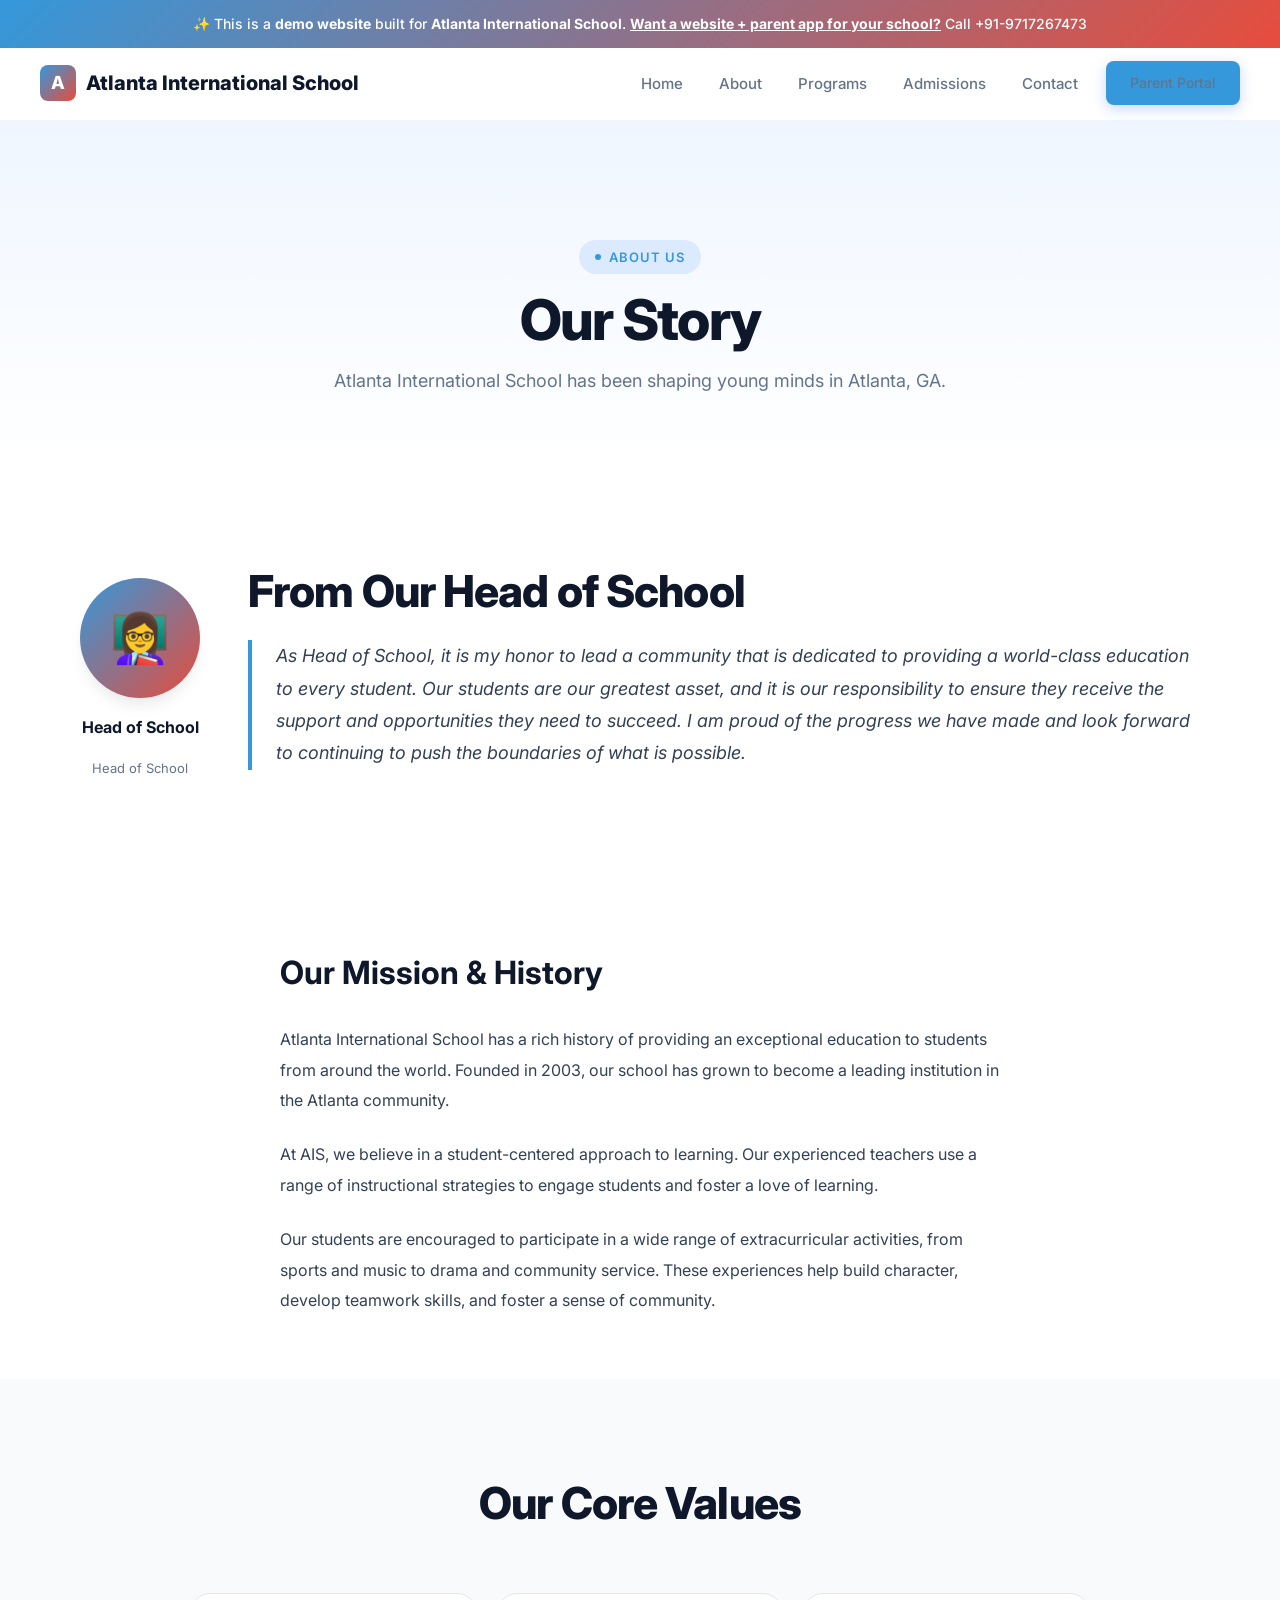
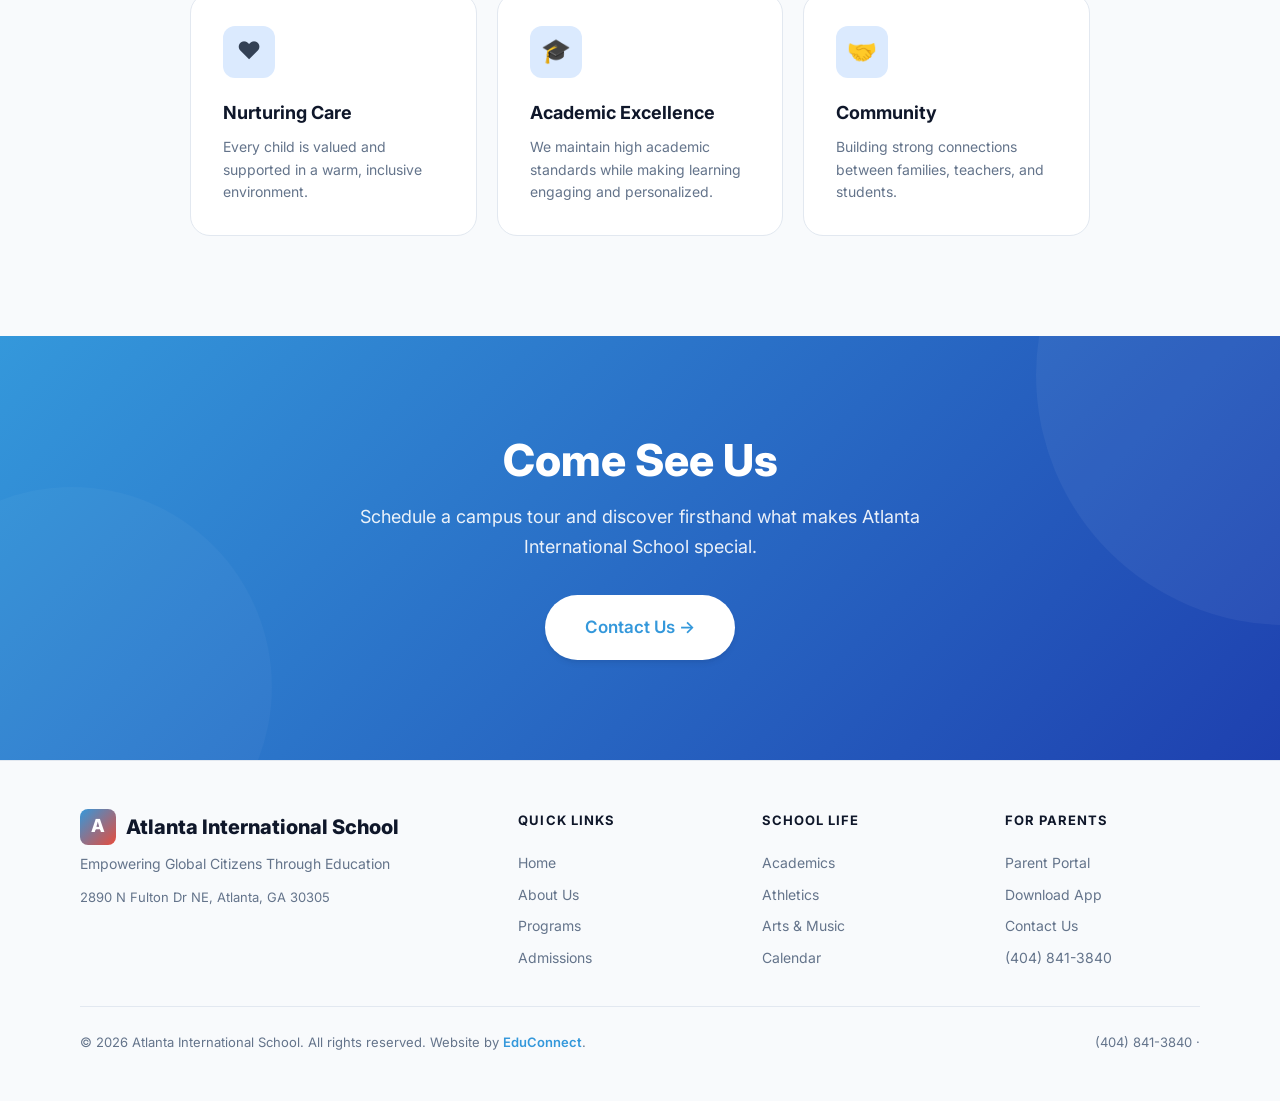
==== about.html @ b9a20844 "Initial demo site for Atlanta International School" ====
<!DOCTYPE html><html lang="en"><head>
  <meta charset="UTF-8"><meta name="viewport" content="width=device-width,initial-scale=1.0">
  <title>About Us — Atlanta International School</title>
  <meta name="description" content="About Us — Atlanta International School, a premier school in Atlanta, GA serving Pre-K – 8th Grade.">
  <meta property="og:title" content="About Us — Atlanta International School"><meta property="og:type" content="website">
  <link rel="preconnect" href="https://fonts.googleapis.com"><link rel="preconnect" href="https://fonts.gstatic.com" crossorigin>
  <link href="https://fonts.googleapis.com/css2?family=Inter:wght@400;500;600;700;800&display=swap" rel="stylesheet">
  <link rel="stylesheet" href="/styles.css"><script src="/main.js" defer></script>
</head><body><div class="demo-banner">
  ✨ This is a <strong>demo website</strong> built for <strong>Atlanta International School</strong>.
  <a href="mailto:bhupender@myfirststepschool.com">Want a website + parent app for your school?</a> Call +91-9717267473
</div>
<nav class="navbar">
  <a href="/" class="logo"><span class="logo-icon">A</span>Atlanta International School</a>
  <div class="nav-links">
    <a href="/">Home</a>
    <a href="/about.html">About</a>
    <a href="/programs.html">Programs</a>
    <a href="/admissions.html">Admissions</a>
    <a href="/contact.html">Contact</a>
    <a href="/parents.html" class="btn btn-primary" style="padding:10px 24px;font-size:14px">Parent Portal</a>
  </div>
  <button class="hamburger" aria-label="Toggle menu"><span></span><span></span><span></span></button>
</nav><main>
<section class="page-hero"><div class="container">
  <div class="badge animate-on-scroll mb-4">About Us</div>
  <h1 class="heading-xl animate-on-scroll mb-4">Our Story</h1>
  <p class="text-lg text-muted max-w-lg mx-auto animate-on-scroll">Atlanta International School has been shaping young minds in Atlanta, GA.</p>
</div></section>
<section class="welcome-section section-padding"><div class="container"><div class="welcome-grid">
  <div class="principal-card animate-on-scroll">
    <div class="principal-avatar">👩‍🏫</div>
    <div class="principal-name">Head of School</div><div class="principal-title">Head of School</div>
  </div>
  <div class="welcome-text animate-on-scroll">
    <h2 class="heading-lg mb-6">From Our Head of School</h2>
    <blockquote>As Head of School, it is my honor to lead a community that is dedicated to providing a world-class education to every student. Our students are our greatest asset, and it is our responsibility to ensure they receive the support and opportunities they need to succeed. I am proud of the progress we have made and look forward to continuing to push the boundaries of what is possible.</blockquote>
  </div>
</div></div></section>
<section class="content-section"><div class="container">
  <h2 class="heading-md animate-on-scroll mb-8">Our Mission &amp; History</h2>
  <p class="animate-on-scroll">Atlanta International School has a rich history of providing an exceptional education to students from around the world. Founded in 2003, our school has grown to become a leading institution in the Atlanta community.</p>
<p class="animate-on-scroll">At AIS, we believe in a student-centered approach to learning. Our experienced teachers use a range of instructional strategies to engage students and foster a love of learning.</p>
<p class="animate-on-scroll">Our students are encouraged to participate in a wide range of extracurricular activities, from sports and music to drama and community service. These experiences help build character, develop teamwork skills, and foster a sense of community.</p>
</div></section>
<section class="features-section section-padding"><div class="container">
  <div class="text-center mb-16"><h2 class="heading-lg animate-on-scroll mb-4">Our Core Values</h2></div>
  <div class="features-grid" style="max-width:900px;margin:0 auto">
    <div class="feature-card animate-on-scroll stagger-1"><div class="feature-icon">❤️</div><h3>Nurturing Care</h3><p>Every child is valued and supported in a warm, inclusive environment.</p></div>
    <div class="feature-card animate-on-scroll stagger-2"><div class="feature-icon">🎓</div><h3>Academic Excellence</h3><p>We maintain high academic standards while making learning engaging and personalized.</p></div>
    <div class="feature-card animate-on-scroll stagger-3"><div class="feature-icon">🤝</div><h3>Community</h3><p>Building strong connections between families, teachers, and students.</p></div>
  </div>
</div></section>
<section class="cta-section"><div class="container"><div class="cta-content animate-on-scroll">
  <h2>Come See Us</h2>
  <p>Schedule a campus tour and discover firsthand what makes Atlanta International School special.</p>
  <div class="cta-actions"><a href="/contact.html" class="btn btn-white btn-lg">Contact Us →</a></div>
</div></div></section>
</main><footer class="footer">
  <div class="container">
    <div class="footer-grid">
      <div class="footer-brand">
        <div class="logo" style="margin-bottom:8px"><span class="logo-icon">A</span>Atlanta International School</div>
        <p>Empowering Global Citizens Through Education</p>
        <p style="margin-top:12px;font-size:13px">2890 N Fulton Dr NE, Atlanta, GA 30305</p>
      </div>
      <div class="footer-col"><h4>Quick Links</h4><a href="/">Home</a><a href="/about.html">About Us</a><a href="/programs.html">Programs</a><a href="/admissions.html">Admissions</a></div>
      <div class="footer-col"><h4>School Life</h4><a href="/programs.html">Academics</a><a href="/programs.html">Athletics</a><a href="/programs.html">Arts &amp; Music</a><a href="/contact.html">Calendar</a></div>
      <div class="footer-col"><h4>For Parents</h4><a href="/parents.html">Parent Portal</a><a href="/parents.html">Download App</a><a href="/contact.html">Contact Us</a><a href="tel:(404) 841-3840">(404) 841-3840</a></div>
    </div>
    <div class="footer-bottom">
      <p>&copy; 2026 Atlanta International School. All rights reserved. Website by <a href="mailto:bhupender@myfirststepschool.com">EduConnect</a>.</p>
      <p>(404) 841-3840 &middot; <a href="mailto:"></a></p>
    </div>
  </div>
</footer></body></html>
---- styles.css ----
/* ===== DESIGN SYSTEM — LIGHT PROFESSIONAL ===== */
:root{
  --primary:#3498DB;--primary-50:#eff6ff;--primary-100:#dbeafe;--primary-200:#bfdbfe;
  --primary-500:#3498DB;--primary-600:#1d4ed8;--primary-700:#1e40af;
  --secondary:#E74C3C;--accent:#10b981;--accent-50:#ecfdf5;
  --white:#fff;--gray-50:#f8fafc;--gray-100:#f1f5f9;--gray-200:#e2e8f0;--gray-300:#cbd5e1;
  --gray-400:#94a3b8;--gray-500:#64748b;--gray-600:#475569;--gray-700:#334155;
  --gray-800:#1e293b;--gray-900:#0f172a;
  --bg:var(--white);--bg-alt:var(--gray-50);--text:var(--gray-700);
  --text-heading:var(--gray-900);--text-muted:var(--gray-500);--border:var(--gray-200);
  --shadow-sm:0 1px 3px rgba(0,0,0,.06),0 1px 2px rgba(0,0,0,.04);
  --shadow-md:0 4px 6px -1px rgba(0,0,0,.07),0 2px 4px -2px rgba(0,0,0,.05);
  --shadow-lg:0 10px 15px -3px rgba(0,0,0,.08),0 4px 6px -4px rgba(0,0,0,.04);
  --shadow-xl:0 20px 25px -5px rgba(0,0,0,.08),0 8px 10px -6px rgba(0,0,0,.04);
  --shadow-2xl:0 25px 50px -12px rgba(0,0,0,.15);
  --shadow-primary:0 4px 14px rgba(37,99,235,.25);
  --radius-sm:8px;--radius-md:12px;--radius-lg:16px;--radius-xl:20px;--radius-2xl:24px;--radius-full:9999px;
  --font:'Inter',-apple-system,BlinkMacSystemFont,'Segoe UI',sans-serif;
}
*,*::before,*::after{margin:0;padding:0;box-sizing:border-box}
html{scroll-behavior:smooth;-webkit-font-smoothing:antialiased}
body{font-family:var(--font);background:var(--bg);color:var(--text);line-height:1.7;overflow-x:hidden;font-size:16px}
a{color:inherit;text-decoration:none}img{max-width:100%;display:block}button{font-family:inherit;cursor:pointer}
.container{max-width:1200px;margin:0 auto;padding:0 24px}
@media(min-width:768px){.container{padding:0 40px}}
.section-padding{padding:80px 0}
@media(min-width:768px){.section-padding{padding:100px 0}}
.badge{display:inline-flex;align-items:center;gap:8px;padding:6px 16px;font-size:13px;font-weight:600;text-transform:uppercase;letter-spacing:.08em;border-radius:var(--radius-full);background:var(--primary-100);color:var(--primary)}
.badge::before{content:'';width:6px;height:6px;border-radius:50%;background:var(--primary);animation:pulse 2s infinite}
.badge.accent{background:var(--accent-50);color:var(--accent)}.badge.accent::before{background:var(--accent)}
.heading-xl{font-size:clamp(32px,5vw,56px);font-weight:800;line-height:1.08;letter-spacing:-.03em;color:var(--text-heading)}
.heading-lg{font-size:clamp(28px,4vw,44px);font-weight:800;line-height:1.12;letter-spacing:-.02em;color:var(--text-heading)}
.heading-md{font-size:clamp(22px,3vw,32px);font-weight:700;line-height:1.2;color:var(--text-heading)}
.heading-sm{font-size:20px;font-weight:700;line-height:1.3;color:var(--text-heading)}
.text-lg{font-size:18px;line-height:1.7;color:var(--text)}
.text-base{font-size:16px;line-height:1.7;color:var(--text)}
.text-sm{font-size:14px;line-height:1.6;color:var(--text-muted)}
.text-center{text-align:center}.text-muted{color:var(--text-muted)}
.gradient-text{background:linear-gradient(135deg,var(--primary),var(--secondary));-webkit-background-clip:text;-webkit-text-fill-color:transparent;background-clip:text}
.max-w-lg{max-width:640px}.mx-auto{margin-left:auto;margin-right:auto}
.mb-4{margin-bottom:16px}.mb-6{margin-bottom:24px}.mb-8{margin-bottom:32px}
.mb-12{margin-bottom:48px}.mb-16{margin-bottom:64px}
.btn{display:inline-flex;align-items:center;justify-content:center;gap:8px;padding:14px 32px;font-size:15px;font-weight:600;border-radius:var(--radius-full);border:none;cursor:pointer;transition:all .25s cubic-bezier(.4,0,.2,1);text-decoration:none;white-space:nowrap}
.btn-primary{background:var(--primary);color:var(--white);box-shadow:var(--shadow-primary)}
.btn-primary:hover{background:var(--primary-600);transform:translateY(-2px);box-shadow:0 8px 24px rgba(37,99,235,.3)}
.btn-lg{padding:18px 40px;font-size:17px}
.btn-outline{background:transparent;color:var(--primary);border:2px solid var(--primary-200)}
.btn-outline:hover{background:var(--primary-50);border-color:var(--primary);transform:translateY(-2px)}
.btn-white{background:var(--white);color:var(--primary);box-shadow:var(--shadow-md)}
.btn-white:hover{transform:translateY(-2px);box-shadow:var(--shadow-lg)}
.demo-banner{background:linear-gradient(135deg,var(--primary),var(--secondary));color:var(--white);text-align:center;padding:12px 24px;font-size:14px;font-weight:500;position:relative;z-index:200}
.demo-banner strong{font-weight:700}.demo-banner a{color:var(--white);text-decoration:underline;font-weight:700}
.navbar{position:sticky;top:0;z-index:100;display:flex;justify-content:space-between;align-items:center;padding:0 24px;height:72px;background:rgba(255,255,255,.92);backdrop-filter:blur(20px) saturate(180%);border-bottom:1px solid transparent;transition:all .3s ease}
@media(min-width:768px){.navbar{padding:0 40px}}
.navbar.scrolled{border-bottom-color:var(--border);box-shadow:var(--shadow-sm)}
.logo{display:flex;align-items:center;gap:10px;font-size:18px;font-weight:800;color:var(--text-heading)}
@media(min-width:768px){.logo{font-size:20px}}
.logo-icon{width:36px;height:36px;border-radius:var(--radius-sm);background:linear-gradient(135deg,var(--primary),var(--secondary));display:flex;align-items:center;justify-content:center;color:white;font-size:18px;font-weight:800}
.nav-links{display:flex;gap:4px;align-items:center}
.nav-links a{padding:8px 16px;font-size:15px;font-weight:500;color:var(--text-muted);border-radius:var(--radius-sm);transition:all .2s ease}
.nav-links a:hover{color:var(--text-heading);background:var(--gray-50)}
.nav-links .btn{margin-left:8px}
.hamburger{display:none;background:none;border:none;padding:8px;min-height:44px;min-width:44px;flex-direction:column;justify-content:center;align-items:center}
.hamburger span{display:block;width:22px;height:2px;background:var(--gray-700);margin:3px 0;transition:all .3s ease;border-radius:2px}
.hamburger.active span:nth-child(1){transform:rotate(45deg) translate(4px,4px)}
.hamburger.active span:nth-child(2){opacity:0}
.hamburger.active span:nth-child(3){transform:rotate(-45deg) translate(4px,-4px)}
@media(max-width:768px){.hamburger{display:flex}.nav-links{display:none;position:fixed;top:72px;left:0;right:0;bottom:0;background:var(--white);flex-direction:column;align-items:center;justify-content:center;gap:16px;z-index:200}.nav-links.open{display:flex}.nav-links a{font-size:18px;padding:12px 24px}}
.hero{position:relative;overflow:hidden;background:linear-gradient(180deg,var(--primary-50) 0%,var(--white) 100%)}
.hero-inner{display:grid;grid-template-columns:1fr;gap:48px;align-items:center;padding:60px 0 80px}
@media(min-width:1024px){.hero-inner{grid-template-columns:1fr 1fr;gap:64px;padding:80px 0 100px}}
.hero-content{max-width:560px}
@media(max-width:1023px){.hero-content{text-align:center;margin:0 auto}}
.hero-actions{display:flex;gap:12px;flex-wrap:wrap}
@media(max-width:1023px){.hero-actions{justify-content:center}}
.hero-visual{display:flex;justify-content:center;align-items:center;position:relative}
.school-illustration{position:relative;width:100%;max-width:480px;aspect-ratio:4/3;border-radius:var(--radius-2xl);overflow:hidden;background:linear-gradient(135deg,var(--primary-100),var(--primary-50));border:1px solid var(--primary-200);box-shadow:var(--shadow-xl)}
.school-illustration-inner{width:100%;height:100%;display:flex;flex-direction:column;align-items:center;justify-content:center;gap:16px;padding:32px}
.school-building{font-size:80px;line-height:1}
.school-illustration h3{font-size:18px;font-weight:700;color:var(--primary-700);text-align:center}
.school-illustration p{font-size:13px;color:var(--primary-600);text-align:center;font-weight:500}
.hero-info-cards{display:flex;gap:12px;flex-wrap:wrap;margin-top:20px}
@media(max-width:1023px){.hero-info-cards{justify-content:center}}
.info-chip{display:flex;align-items:center;gap:6px;padding:8px 16px;background:var(--white);border:1px solid var(--border);border-radius:var(--radius-full);font-size:13px;font-weight:500;color:var(--gray-600);box-shadow:var(--shadow-sm)}
.info-chip .ic-icon{font-size:16px}
.float-card{position:absolute;background:var(--white);border-radius:var(--radius-lg);box-shadow:var(--shadow-xl);padding:14px 18px;display:flex;align-items:center;gap:10px;font-size:13px;font-weight:600;color:var(--gray-800);animation:float-gentle 4s ease-in-out infinite;z-index:5;white-space:nowrap}
.float-card.card-1{top:10%;right:-20px;animation-delay:0s}
.float-card.card-2{bottom:20%;left:-30px;animation-delay:1.5s}
.float-card.card-3{top:55%;right:-30px;animation-delay:3s}
.float-card .fc-icon{width:32px;height:32px;border-radius:8px;display:flex;align-items:center;justify-content:center;font-size:15px}
.float-card .fc-icon.green{background:#dcfce7;color:#16a34a}
.float-card .fc-icon.blue{background:var(--primary-100);color:var(--primary)}
.float-card .fc-icon.purple{background:#f3e8ff;color:#9333ea}
.welcome-section{background:var(--white)}
.welcome-grid{display:grid;grid-template-columns:1fr;gap:40px;align-items:center}
@media(min-width:768px){.welcome-grid{grid-template-columns:auto 1fr;gap:48px}}
.principal-card{display:flex;flex-direction:column;align-items:center;text-align:center;gap:16px}
.principal-avatar{width:120px;height:120px;border-radius:50%;background:linear-gradient(135deg,var(--primary),var(--secondary));display:flex;align-items:center;justify-content:center;font-size:48px;color:white;box-shadow:var(--shadow-lg)}
.principal-name{font-size:16px;font-weight:700;color:var(--text-heading)}
.principal-title{font-size:13px;color:var(--text-muted)}
.welcome-text blockquote{font-size:18px;font-style:italic;color:var(--text);line-height:1.8;border-left:4px solid var(--primary);padding-left:24px;margin-bottom:20px}
.welcome-text p{font-size:15px;color:var(--text-muted);line-height:1.7}
.features-section{background:var(--bg-alt)}
.features-grid{display:grid;grid-template-columns:1fr;gap:20px}
@media(min-width:640px){.features-grid{grid-template-columns:repeat(2,1fr)}}
@media(min-width:1024px){.features-grid{grid-template-columns:repeat(3,1fr)}}
.feature-card{position:relative;padding:32px;border-radius:var(--radius-xl);background:var(--white);border:1px solid var(--border);transition:all .3s ease;overflow:hidden}
.feature-card:hover{transform:translateY(-4px);box-shadow:var(--shadow-lg);border-color:var(--primary-200)}
.feature-icon{width:52px;height:52px;border-radius:var(--radius-md);background:var(--primary-100);display:flex;align-items:center;justify-content:center;margin-bottom:20px;font-size:24px;transition:transform .3s ease}
.feature-card:hover .feature-icon{transform:scale(1.1)}
.feature-card h3{font-size:18px;font-weight:700;color:var(--text-heading);margin-bottom:8px}
.feature-card p{font-size:14px;color:var(--text-muted);line-height:1.6}
.programs-section{background:var(--white)}
.programs-grid{display:grid;grid-template-columns:1fr;gap:20px}
@media(min-width:640px){.programs-grid{grid-template-columns:repeat(2,1fr)}}
@media(min-width:1024px){.programs-grid{grid-template-columns:repeat(3,1fr)}}
.program-card{padding:28px;border-radius:var(--radius-xl);background:var(--white);border:1px solid var(--border);transition:all .3s ease;position:relative;overflow:hidden}
.program-card::before{content:'';position:absolute;top:0;left:0;right:0;height:3px;background:linear-gradient(90deg,var(--primary),var(--secondary));transform:scaleX(0);transform-origin:left;transition:transform .3s ease}
.program-card:hover{transform:translateY(-4px);box-shadow:var(--shadow-lg);border-color:var(--primary-200)}
.program-card:hover::before{transform:scaleX(1)}
.program-icon{width:48px;height:48px;border-radius:var(--radius-md);background:var(--primary-100);display:flex;align-items:center;justify-content:center;margin-bottom:16px;font-size:22px}
.program-card h3{font-size:17px;font-weight:700;color:var(--text-heading);margin-bottom:8px}
.program-card p{font-size:14px;color:var(--text-muted);line-height:1.6}
.stats-section{background:linear-gradient(135deg,var(--primary),var(--primary-700));color:var(--white);padding:64px 0}
.stats-grid{display:grid;grid-template-columns:repeat(2,1fr);gap:32px;text-align:center}
@media(min-width:768px){.stats-grid{grid-template-columns:repeat(4,1fr)}}
.stat-value{font-size:clamp(32px,4vw,48px);font-weight:800;line-height:1}
.stat-label{font-size:14px;opacity:.8;margin-top:8px;font-weight:500}
.events-section{background:var(--bg-alt)}
.events-grid{display:grid;grid-template-columns:1fr;gap:16px;max-width:800px;margin:0 auto}
@media(min-width:640px){.events-grid{grid-template-columns:repeat(2,1fr)}}
.event-card{display:flex;gap:16px;padding:24px;border-radius:var(--radius-xl);background:var(--white);border:1px solid var(--border);transition:all .3s ease}
.event-card:hover{box-shadow:var(--shadow-md);border-color:var(--primary-200)}
.event-date{min-width:56px;text-align:center;padding:8px;border-radius:var(--radius-md);background:var(--primary-100)}
.event-date .month{font-size:11px;font-weight:700;text-transform:uppercase;color:var(--primary);letter-spacing:.05em}
.event-date .day{font-size:24px;font-weight:800;color:var(--primary-700);line-height:1.2}
.event-info h4{font-size:15px;font-weight:700;color:var(--text-heading);margin-bottom:4px}
.event-info p{font-size:13px;color:var(--text-muted);line-height:1.5}
.portal-section{background:var(--white)}
.portal-grid{display:grid;grid-template-columns:1fr;gap:48px;align-items:center}
@media(min-width:1024px){.portal-grid{grid-template-columns:1fr 1fr;gap:64px}}
.phone-mockup{position:relative;width:260px;height:520px;background:var(--gray-900);border-radius:40px;padding:12px;box-shadow:var(--shadow-2xl),0 0 0 2px var(--gray-300);margin:0 auto;transform:perspective(1000px) rotateY(-6deg) rotateX(3deg)}
.phone-mockup::before{content:'';position:absolute;top:12px;left:50%;transform:translateX(-50%);width:72px;height:22px;background:var(--gray-900);border-radius:0 0 14px 14px;z-index:10}
.phone-screen{width:100%;height:100%;background:var(--white);border-radius:30px;overflow:hidden;position:relative}
.phone-screen-content{padding:50px 14px 14px;font-size:12px;color:var(--gray-700)}
.phone-status-bar{position:absolute;top:0;left:0;right:0;height:44px;background:var(--primary);display:flex;align-items:center;justify-content:center;color:white;font-weight:700;font-size:13px;border-radius:18px 18px 0 0}
.phone-nav-item{display:flex;align-items:center;gap:10px;padding:12px 10px;border-bottom:1px solid var(--gray-100);position:relative}
.phone-nav-item:last-child{border-bottom:none}
.phone-nav-icon{width:34px;height:34px;border-radius:9px;display:flex;align-items:center;justify-content:center;font-size:15px;flex-shrink:0}
.phone-nav-icon.blue{background:var(--primary-100);color:var(--primary)}
.phone-nav-icon.green{background:#dcfce7;color:#16a34a}
.phone-nav-icon.purple{background:#f3e8ff;color:#9333ea}
.phone-nav-icon.orange{background:#fff7ed;color:#ea580c}
.phone-nav-label{font-weight:600;font-size:12px;color:var(--gray-800)}
.phone-nav-sub{font-size:10px;color:var(--gray-400);margin-top:1px}
.phone-badge{position:absolute;top:8px;right:6px;min-width:16px;height:16px;border-radius:8px;background:#ef4444;color:white;font-size:9px;font-weight:700;display:flex;align-items:center;justify-content:center;padding:0 4px}
.phone-bottom-bar{position:absolute;bottom:0;left:0;right:0;height:50px;background:var(--white);border-top:1px solid var(--gray-100);display:flex;align-items:center;justify-content:space-around;padding:0 8px;border-radius:0 0 18px 18px}
.phone-tab{display:flex;flex-direction:column;align-items:center;gap:2px;font-size:8px;color:var(--gray-400);font-weight:500}
.phone-tab.active{color:var(--primary)}
.portal-features{list-style:none;padding:0}
.portal-features li{display:flex;align-items:flex-start;gap:12px;padding:12px 0;border-bottom:1px solid var(--gray-100);font-size:15px;color:var(--text)}
.portal-features li:last-child{border-bottom:none}
.portal-features .pf-icon{width:24px;height:24px;border-radius:50%;background:var(--accent-50);color:var(--accent);display:flex;align-items:center;justify-content:center;flex-shrink:0;margin-top:2px;font-size:13px;font-weight:700}
.testimonials-section{background:var(--bg-alt)}
.testimonials-grid{display:grid;grid-template-columns:1fr;gap:24px}
@media(min-width:768px){.testimonials-grid{grid-template-columns:repeat(3,1fr)}}
.testimonial-card{padding:32px;border-radius:var(--radius-xl);background:var(--white);border:1px solid var(--border);transition:all .3s ease}
.testimonial-card:hover{box-shadow:var(--shadow-lg);transform:translateY(-4px)}
.stars{display:flex;gap:2px;margin-bottom:16px}.star{color:#f59e0b;font-size:16px}
.testimonial-text{font-size:15px;color:var(--text);line-height:1.7;margin-bottom:20px;font-style:italic}
.testimonial-author{display:flex;align-items:center;gap:12px}
.author-avatar{width:44px;height:44px;border-radius:50%;background:linear-gradient(135deg,var(--primary),var(--secondary));display:flex;align-items:center;justify-content:center;font-weight:700;color:var(--white);font-size:16px;flex-shrink:0}
.author-info .author-name{font-weight:600;font-size:14px;color:var(--text-heading)}
.author-info .author-role{font-size:12px;color:var(--text-muted)}
.cta-section{background:linear-gradient(135deg,var(--primary),var(--primary-700));color:var(--white);text-align:center;position:relative;overflow:hidden;padding:80px 0}
@media(min-width:768px){.cta-section{padding:100px 0}}
.cta-section::before{content:'';position:absolute;top:-50%;right:-20%;width:500px;height:500px;border-radius:50%;background:rgba(255,255,255,.05)}
.cta-section::after{content:'';position:absolute;bottom:-30%;left:-10%;width:400px;height:400px;border-radius:50%;background:rgba(255,255,255,.03)}
.cta-content{position:relative;z-index:1;max-width:640px;margin:0 auto}
.cta-content h2{font-size:clamp(28px,4vw,44px);font-weight:800;margin-bottom:16px;line-height:1.12}
.cta-content p{font-size:18px;opacity:.9;margin-bottom:32px;line-height:1.7}
.cta-actions{display:flex;gap:12px;justify-content:center;flex-wrap:wrap}
.page-hero{padding:100px 0 60px;background:linear-gradient(180deg,var(--primary-50) 0%,var(--white) 100%);text-align:center;position:relative}
@media(min-width:768px){.page-hero{padding:120px 0 70px}}
.content-section{padding:64px 0}.content-section .container{max-width:800px}
.content-section p{font-size:16px;color:var(--text);line-height:1.9;margin-bottom:24px}
.content-section p:last-child{margin-bottom:0}
.contact-grid{display:grid;grid-template-columns:1fr;gap:32px}
@media(min-width:768px){.contact-grid{grid-template-columns:1fr 1fr;gap:40px}}
.contact-info-card{padding:32px;border-radius:var(--radius-xl);background:var(--white);border:1px solid var(--border)}
.contact-item{display:flex;align-items:flex-start;gap:14px;margin-bottom:24px}
.contact-item:last-child{margin-bottom:0}
.contact-icon{width:44px;height:44px;border-radius:var(--radius-md);background:var(--primary-100);display:flex;align-items:center;justify-content:center;flex-shrink:0;font-size:20px}
.contact-item h4{font-weight:600;color:var(--text-heading);margin-bottom:2px;font-size:14px}
.contact-item p{color:var(--text-muted);font-size:14px}
.contact-form{background:var(--white);border-radius:var(--radius-xl);border:1px solid var(--border);padding:32px}
.form-group{margin-bottom:16px}.form-group:last-of-type{margin-bottom:24px}
.form-label{display:block;font-size:13px;font-weight:600;color:var(--text-heading);margin-bottom:6px}
.form-input,.form-textarea{width:100%;padding:12px 16px;border:1px solid var(--border);border-radius:var(--radius-sm);font-family:var(--font);font-size:14px;color:var(--text-heading);background:var(--gray-50);transition:all .2s ease;outline:none}
.form-input:focus,.form-textarea:focus{border-color:var(--primary);box-shadow:0 0 0 3px var(--primary-100);background:var(--white)}
.form-textarea{resize:vertical;min-height:100px}
.admissions-steps{display:grid;grid-template-columns:1fr;gap:24px;max-width:700px;margin:0 auto}
.adm-step{display:flex;gap:20px;padding:24px;background:var(--white);border-radius:var(--radius-xl);border:1px solid var(--border)}
.adm-step-num{width:48px;height:48px;border-radius:50%;background:var(--primary);color:var(--white);display:flex;align-items:center;justify-content:center;font-weight:800;font-size:20px;flex-shrink:0}
.adm-step h4{font-weight:700;color:var(--text-heading);margin-bottom:4px}
.adm-step p{font-size:14px;color:var(--text-muted);line-height:1.6}
.footer{padding:48px 0;border-top:1px solid var(--border);background:var(--gray-50)}
.footer-grid{display:grid;grid-template-columns:1fr;gap:32px}
@media(min-width:768px){.footer-grid{grid-template-columns:2fr 1fr 1fr 1fr;gap:48px}}
.footer-brand p{font-size:14px;color:var(--text-muted);margin-top:8px;line-height:1.6;max-width:320px}
.footer-col h4{font-size:13px;font-weight:700;text-transform:uppercase;letter-spacing:.08em;color:var(--text-heading);margin-bottom:16px}
.footer-col a{display:block;font-size:14px;color:var(--text-muted);padding:4px 0;transition:color .2s ease}
.footer-col a:hover{color:var(--primary)}
.footer-bottom{border-top:1px solid var(--border);margin-top:32px;padding-top:24px;display:flex;justify-content:space-between;align-items:center;flex-wrap:wrap;gap:16px}
.footer-bottom p{font-size:13px;color:var(--text-muted)}
.footer-bottom a{color:var(--primary);font-weight:600}
@keyframes pulse{0%,100%{opacity:1;transform:scale(1)}50%{opacity:.5;transform:scale(1.3)}}
@keyframes float-gentle{0%,100%{transform:translateY(0)}50%{transform:translateY(-12px)}}
.animate-on-scroll{opacity:0;transform:translateY(24px);transition:opacity .6s ease,transform .6s ease}
.animate-on-scroll.visible{opacity:1;transform:translateY(0)}
.stagger-1{transition-delay:.1s}.stagger-2{transition-delay:.2s}.stagger-3{transition-delay:.3s}
.stagger-4{transition-delay:.4s}.stagger-5{transition-delay:.5s}.stagger-6{transition-delay:.6s}
@media(prefers-reduced-motion:reduce){*,*::before,*::after{animation-duration:.01ms!important;transition-duration:.01ms!important}.animate-on-scroll{opacity:1;transform:none}.float-card{animation:none}}
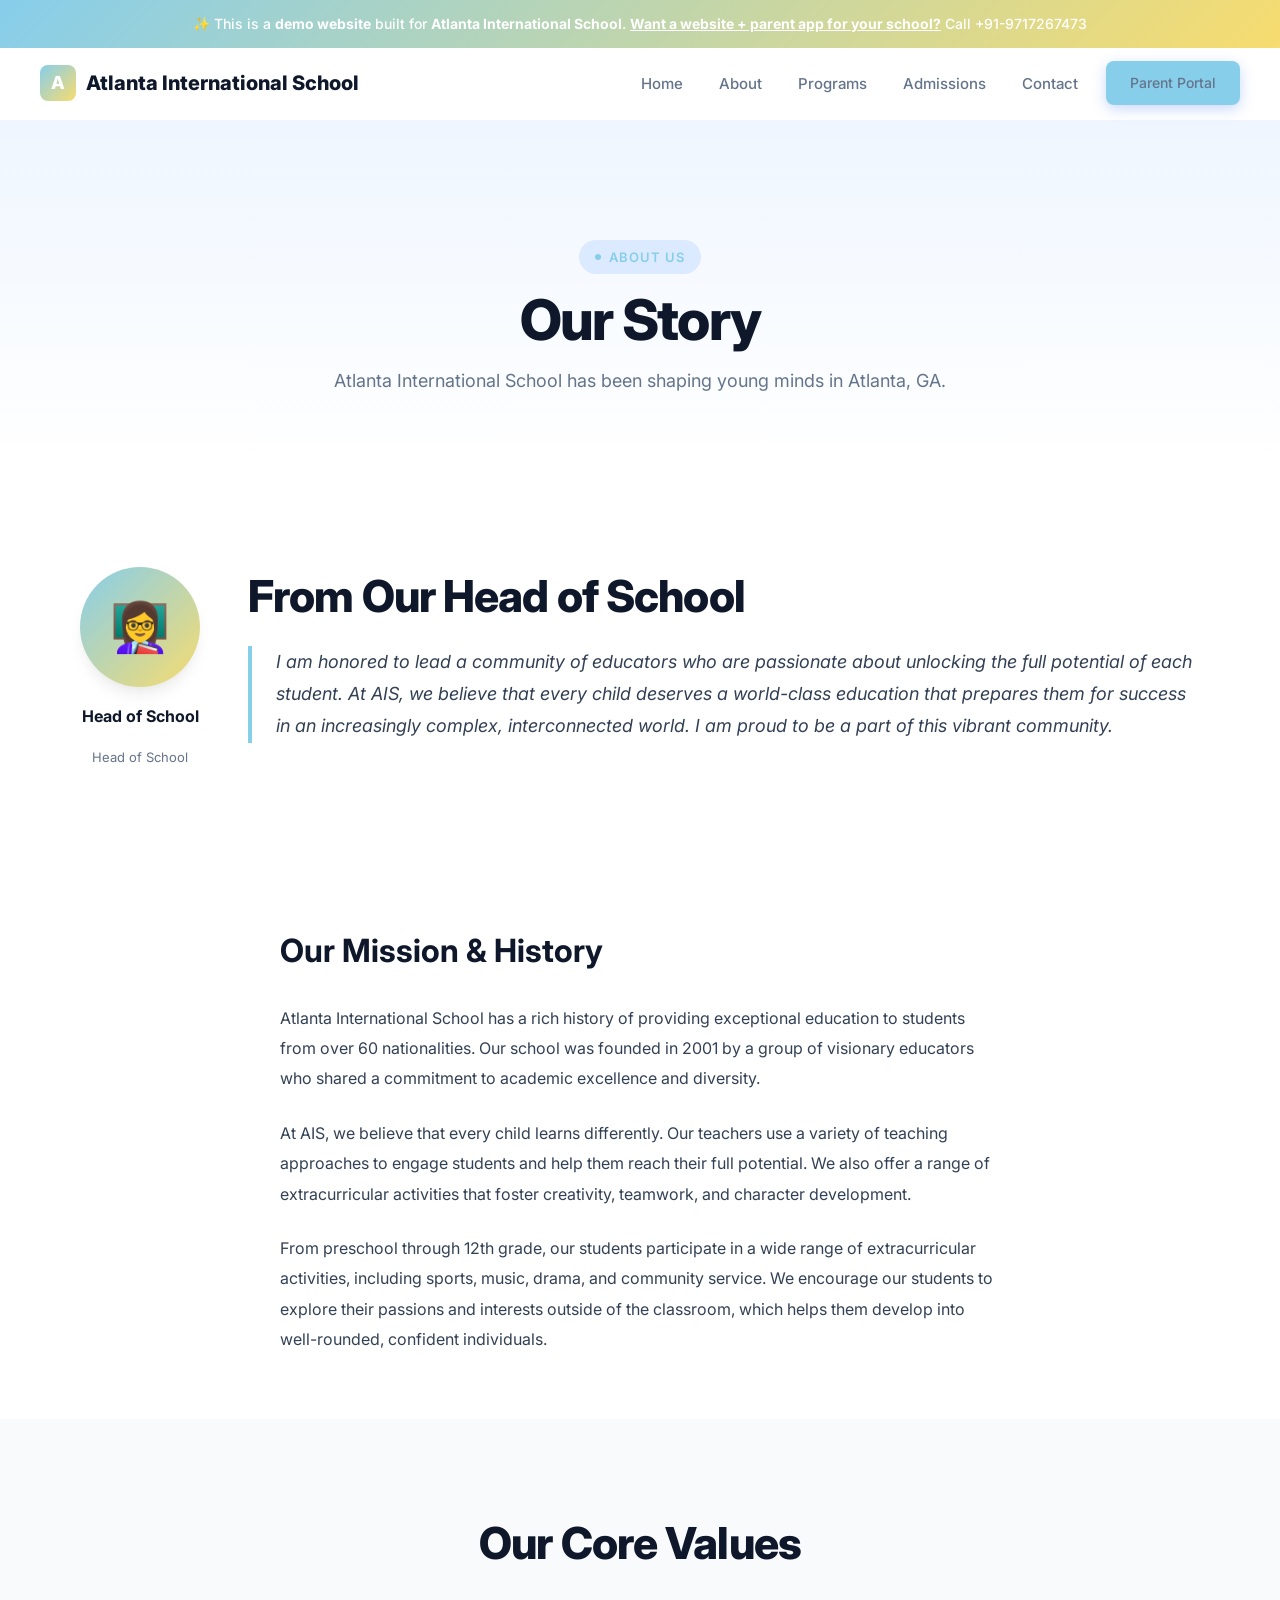
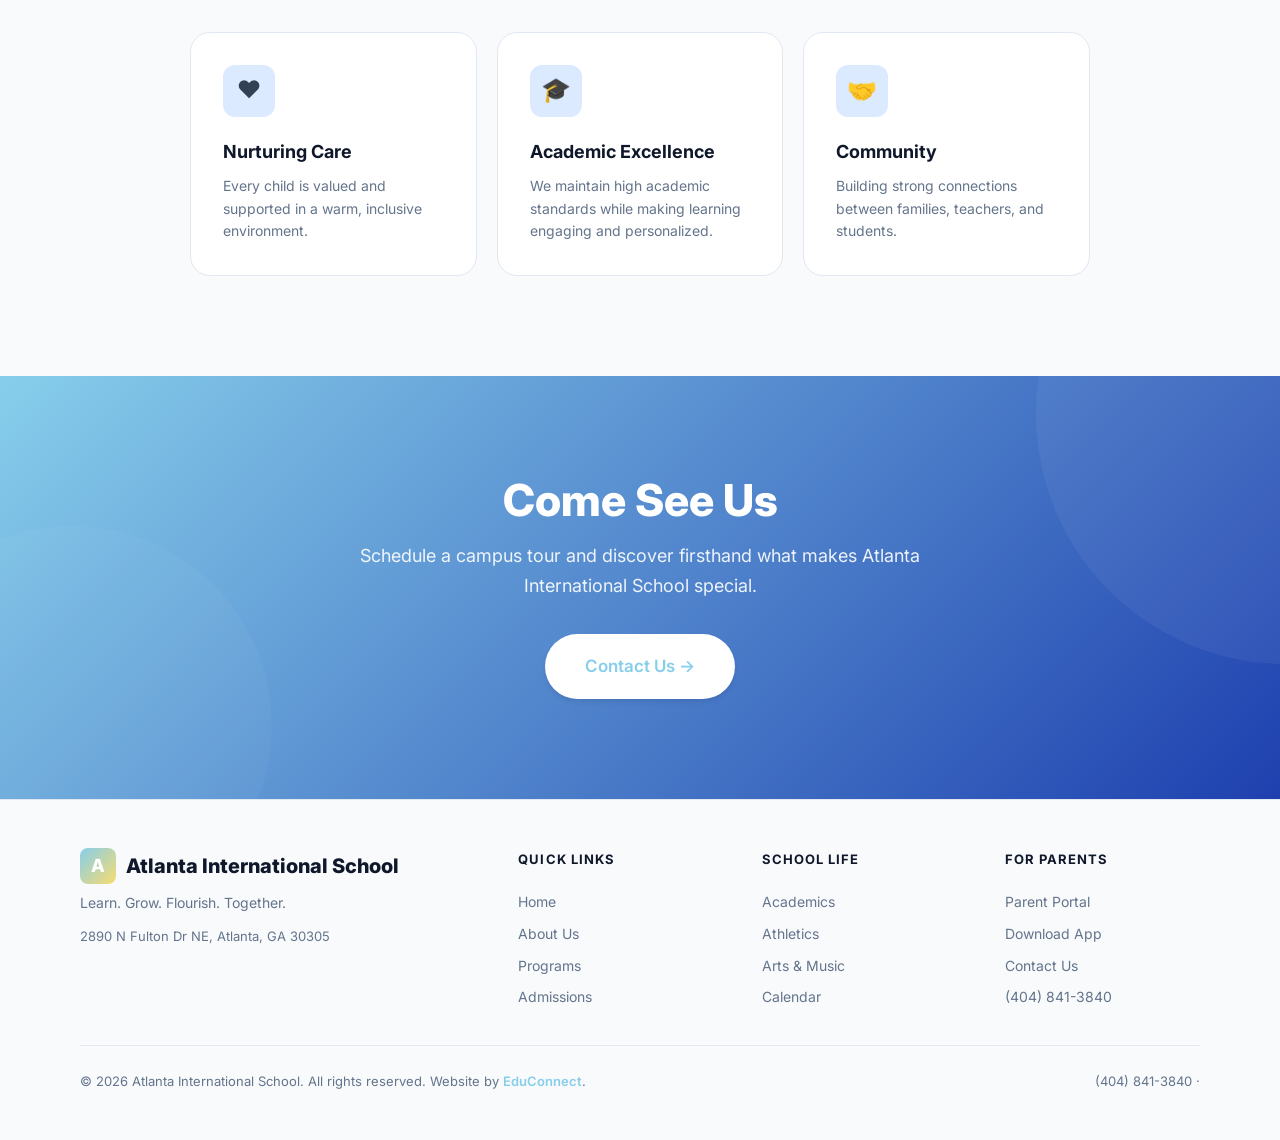
==== commit e970cdf3: "Initial demo site for Atlanta International School" ====
--- a/about.html
+++ b/about.html
@@ -34,14 +34,14 @@
   </div>
   <div class="welcome-text animate-on-scroll">
     <h2 class="heading-lg mb-6">From Our Head of School</h2>
-    <blockquote>As Head of School, it is my honor to lead a community that is dedicated to providing a world-class education to every student. Our students are our greatest asset, and it is our responsibility to ensure they receive the support and opportunities they need to succeed. I am proud of the progress we have made and look forward to continuing to push the boundaries of what is possible.</blockquote>
+    <blockquote>I am honored to lead a community of educators who are passionate about unlocking the full potential of each student. At AIS, we believe that every child deserves a world-class education that prepares them for success in an increasingly complex, interconnected world. I am proud to be a part of this vibrant community.</blockquote>
   </div>
 </div></div></section>
 <section class="content-section"><div class="container">
   <h2 class="heading-md animate-on-scroll mb-8">Our Mission &amp; History</h2>
-  <p class="animate-on-scroll">Atlanta International School has a rich history of providing an exceptional education to students from around the world. Founded in 2003, our school has grown to become a leading institution in the Atlanta community.</p>
-<p class="animate-on-scroll">At AIS, we believe in a student-centered approach to learning. Our experienced teachers use a range of instructional strategies to engage students and foster a love of learning.</p>
-<p class="animate-on-scroll">Our students are encouraged to participate in a wide range of extracurricular activities, from sports and music to drama and community service. These experiences help build character, develop teamwork skills, and foster a sense of community.</p>
+  <p class="animate-on-scroll">Atlanta International School has a rich history of providing exceptional education to students from over 60 nationalities. Our school was founded in 2001 by a group of visionary educators who shared a commitment to academic excellence and diversity.</p>
+<p class="animate-on-scroll">At AIS, we believe that every child learns differently. Our teachers use a variety of teaching approaches to engage students and help them reach their full potential. We also offer a range of extracurricular activities that foster creativity, teamwork, and character development.</p>
+<p class="animate-on-scroll">From preschool through 12th grade, our students participate in a wide range of extracurricular activities, including sports, music, drama, and community service. We encourage our students to explore their passions and interests outside of the classroom, which helps them develop into well-rounded, confident individuals.</p>
 </div></section>
 <section class="features-section section-padding"><div class="container">
   <div class="text-center mb-16"><h2 class="heading-lg animate-on-scroll mb-4">Our Core Values</h2></div>
@@ -61,7 +61,7 @@
     <div class="footer-grid">
       <div class="footer-brand">
         <div class="logo" style="margin-bottom:8px"><span class="logo-icon">A</span>Atlanta International School</div>
-        <p>Empowering Global Citizens Through Education</p>
+        <p>Learn. Grow. Flourish. Together.</p>
         <p style="margin-top:12px;font-size:13px">2890 N Fulton Dr NE, Atlanta, GA 30305</p>
       </div>
       <div class="footer-col"><h4>Quick Links</h4><a href="/">Home</a><a href="/about.html">About Us</a><a href="/programs.html">Programs</a><a href="/admissions.html">Admissions</a></div>
--- a/styles.css
+++ b/styles.css
@@ -1,8 +1,8 @@
 /* ===== DESIGN SYSTEM — LIGHT PROFESSIONAL ===== */
 :root{
-  --primary:#3498DB;--primary-50:#eff6ff;--primary-100:#dbeafe;--primary-200:#bfdbfe;
-  --primary-500:#3498DB;--primary-600:#1d4ed8;--primary-700:#1e40af;
-  --secondary:#E74C3C;--accent:#10b981;--accent-50:#ecfdf5;
+  --primary:#87CEEB;--primary-50:#eff6ff;--primary-100:#dbeafe;--primary-200:#bfdbfe;
+  --primary-500:#87CEEB;--primary-600:#1d4ed8;--primary-700:#1e40af;
+  --secondary:#F7DC6F;--accent:#10b981;--accent-50:#ecfdf5;
   --white:#fff;--gray-50:#f8fafc;--gray-100:#f1f5f9;--gray-200:#e2e8f0;--gray-300:#cbd5e1;
   --gray-400:#94a3b8;--gray-500:#64748b;--gray-600:#475569;--gray-700:#334155;
   --gray-800:#1e293b;--gray-900:#0f172a;
